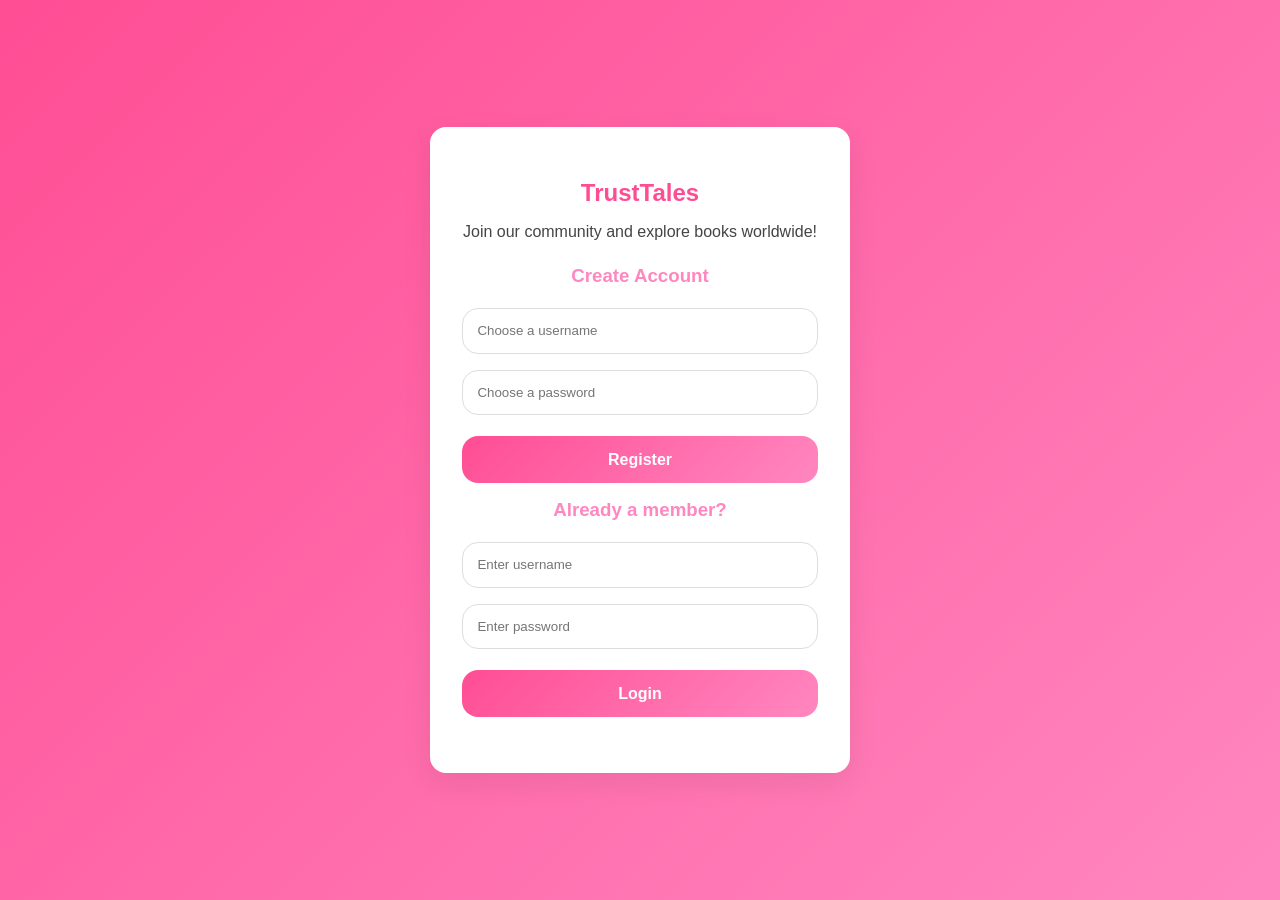
==== auth.html @ a2bcb6ff "Modified Files" ====
<!DOCTYPE html>
<html lang="en">
<head>
  <meta charset="UTF-8">
  <meta name="viewport" content="width=device-width, initial-scale=1.0">
  <title>TrustTales - Login</title>
  <link rel="stylesheet" href="style.css"> <!-- reuse your global CSS -->
  <style>
    body {
      background: linear-gradient(135deg, var(--primary), var(--accent));
      display: flex;
      align-items: center;
      justify-content: center;
      height: 100vh;
      margin: 0;
      font-family: 'Poppins', sans-serif;
    }

    .auth-container {
      width: 100%;
      max-width: 420px;
      background: #fff;
      padding: 2rem;
      border-radius: var(--rounded);
      box-shadow: var(--shadow);
      text-align: center;
      animation: fadeIn 0.8s ease-in-out;
    }

    .auth-container h2 {
      margin-bottom: 0.6rem;
      color: var(--primary);
      font-weight: 700;
    }

    .auth-container p {
      margin-bottom: 1.5rem;
      color: #444;
    }

    .auth-container h3 {
      margin-top: 1rem;
      margin-bottom: 0.8rem;
      color: var(--accent);
    }

    .auth-container input {
      width: 100%;
      padding: 0.9rem;
      margin: 0.5rem 0;
      border: 1px solid #ddd;
      border-radius: var(--rounded);
      outline: none;
      transition: border 0.3s;
    }

    .auth-container input:focus {
      border: 1px solid var(--primary);
      box-shadow: 0 0 6px rgba(249, 115, 22, 0.3);
    }

    .auth-container button {
      width: 100%;
      padding: 0.9rem;
      margin-top: 0.8rem;
      background: linear-gradient(135deg, var(--primary), var(--accent));
      color: #fff;
      border: none;
      border-radius: var(--rounded);
      font-size: 1rem;
      font-weight: 600;
      cursor: pointer;
      transition: transform 0.3s ease, background 0.3s ease;
    }

    .auth-container button:hover {
      transform: translateY(-2px);
      background: linear-gradient(135deg, var(--accent), var(--primary));
    }

    #message {
      margin-top: 1rem;
      font-weight: 600;
    }

    @keyframes fadeIn {
      from { opacity: 0; transform: translateY(30px); }
      to { opacity: 1; transform: translateY(0); }
    }
  </style>
</head>
<body>
  <div class="auth-container">
    <h2>TrustTales</h2>
    <p>Join our community and explore books worldwide!</p>

    <!-- Register Section -->
    <div id="register-section">
      <h3>Create Account</h3>
      <input type="text" id="reg-username" placeholder="Choose a username">
      <input type="password" id="reg-password" placeholder="Choose a password">
      <button onclick="register()">Register</button>
    </div>

    <!-- Login Section -->
    <div id="login-section">
      <h3>Already a member?</h3>
      <input type="text" id="login-username" placeholder="Enter username">
      <input type="password" id="login-password" placeholder="Enter password">
      <button onclick="login()">Login</button>
    </div>

    <p id="message"></p>
  </div>

  <script>
    function register() {
      const username = document.getElementById("reg-username").value.trim();
      const password = document.getElementById("reg-password").value.trim();

      if (!username || !password) {
        setMessage("⚠ Please enter username and password.", "red");
        return;
      }

      let users = JSON.parse(localStorage.getItem("users")) || {};
      if (users[username]) {
        setMessage("⚠ Username already exists.", "red");
        return;
      }

      users[username] = { password, verified: false };
      localStorage.setItem("users", JSON.stringify(users));

      setMessage("✅ Registration successful! Please login.", "green");
    }

    function login() {
      const username = document.getElementById("login-username").value.trim();
      const password = document.getElementById("login-password").value.trim();

      let users = JSON.parse(localStorage.getItem("users")) || {};
      if (users[username] && users[username].password === password) {
        localStorage.setItem("currentUser", username);
        window.location.href = "index.html"; // Redirect to homepage
      } else {
        setMessage("❌ Invalid credentials.", "red");
      }
    }

    function setMessage(msg, color) {
      const el = document.getElementById("message");
      el.innerText = msg;
      el.style.color = color;
    }
  </script>
</body>
</html>
---- style.css ----
:root{
  --primary:#ff4d94;
  --accent:#ff87c0;
  --muted:#f6f0f3;
  --text:#1f1f1f;
  --card:#ffffff;
  --glass: rgba(255,255,255,0.85);
  --shadow: 0 10px 30px rgba(24,24,24,0.08);
  --rounded: 16px;
  --max-width:1200px;
}

*{box-sizing:border-box}
body{
  font-family: "Inter", system-ui, -apple-system, "Segoe UI", Roboto, "Helvetica Neue", Arial;
  margin:0;
  background: linear-gradient(180deg,#fff 0%, #fffaf6 100%);
  color:var(--text);
  -webkit-font-smoothing:antialiased;
  -moz-osx-font-smoothing:grayscale;
  min-height:100vh;
}

/* header */
.site-header{
  display:flex;
  justify-content:space-between;
  align-items:center;
  padding:14px 24px;
  background:linear-gradient(90deg,var(--primary),var(--accent));
  color:#fff;
  position:sticky;
  top:0;
  z-index:50;
  box-shadow: var(--shadow);
}
.brand{display:flex;gap:12px;align-items:center}
.logo{width:56px;height:56px;border-radius:10px;object-fit:cover;box-shadow:0 6px 18px rgba(0,0,0,0.12)}
.brand h1{margin:0;font-family: "Playfair Display", serif;font-size:20px;letter-spacing:0.2px}
.brand small{display:block;color:rgba(255,255,255,0.9);font-size:12px;margin-top:2px}
.header-actions{display:flex;align-items:center;gap:20px}

/* nav buttons */
.top-nav button{
  background:transparent;border:none;color:#fff;padding:8px 12px;border-radius:10px;cursor:pointer;font-weight:600;
}
.top-nav button:hover{background:rgba(255,255,255,0.08)}

/* profile avatar */
.avatar{border-radius:999px;object-fit:cover;border:2px solid rgba(255,255,255,0.8)}
.avatar.small{width:36px;height:36px}
.avatar.large{width:120px;height:120px}
.profile{display:flex;align-items:center;gap:8px}
.profile-name{font-size:13px;color:#fff}
.badge{background:#fff;color:var(--primary);padding:4px 8px;border-radius:10px;font-weight:700;margin-left:6px}

/* layout */
main#mainPage{max-width:var(--max-width);margin:24px auto;padding:0 18px}
.content-section{background:var(--card);border-radius:20px;padding:18px;margin-bottom:22px;box-shadow:var(--shadow);overflow:hidden}

/* HERO */
.hero{position:relative;border-radius:14px;overflow:hidden;height:360px;display:flex;align-items:center}
.hero-img{position:absolute;inset:0;width:100%;height:100%;object-fit:cover;filter:brightness(0.6)}
.hero-overlay{position:absolute;inset:0;background:linear-gradient(90deg, rgba(0,0,0,0.15), rgba(255,255,255,0.05))}
.hero-text{position:relative;color:#fff;padding:32px;max-width:720px;margin-left:40px}
.hero-text h2{font-family:"Playfair Display",serif;font-size:36px;margin:0 0 12px}
.hero-text p{margin:0 0 18px;opacity:0.95}
.hero-ctas{display:flex;gap:12px}
button.primary{background:var(--primary);border:none;padding:10px 18px;border-radius:12px;color:#fff;font-weight:700;cursor:pointer;box-shadow:0 8px 18px rgba(255,77,148,0.18)}
button.ghost{background:transparent;border:1px solid rgba(255,255,255,0.2);padding:10px 14px;border-radius:12px;color:#fff;cursor:pointer}

/* section headers */
.section-header{display:flex;align-items:center;justify-content:space-between;gap:12px;margin-bottom:12px}
.section-header h2{color:var(--primary);margin:0}
.section-header p{margin:0;color:#666}

/* GRID: genres / books / saved */
.genres,.books,.saved{display:flex;flex-wrap:wrap;gap:18px;justify-content:flex-start;padding:6px}
.genres button{min-width:170px;padding:14px;border-radius:14px;border:2px solid rgba(0,0,0,0.06);background:linear-gradient(180deg,#fff,#fff);cursor:pointer;font-weight:700;color:var(--primary)}
.genres button:hover{transform:translateY(-6px);box-shadow:0 14px 30px rgba(0,0,0,0.08)}

.card{width:220px;background:linear-gradient(180deg,#fff,#fff);border-radius:16px;padding:14px;box-shadow:0 10px 30px rgba(20,20,20,0.06);display:flex;flex-direction:column;align-items:center;transition:transform .28s ease, box-shadow .28s ease}
.card:hover{transform:translateY(-10px);box-shadow:0 22px 46px rgba(20,20,20,0.12)}
.card img{width:100%;height:300px;border-radius:12px;object-fit:cover;margin-bottom:12px}
.card h4{margin:0;color:var(--primary);font-size:16px}
.card p{font-size:13px;color:#666;margin:6px 0 12px;text-align:center}
.card .card-actions{display:flex;flex-wrap:wrap;gap:8px;justify-content:center;width:100%}
.card .card-actions button{flex:1;min-width:80px}

.card-actions button{padding:8px 10px;border-radius:10px;border:none;background:var(--muted);cursor:pointer}
.card-actions button:hover{background:var(--accent);color:#fff}

/* ADD BOOK form */
.form-container{display:flex;flex-direction:column;gap:12px;align-items:center;padding:18px;background:linear-gradient(180deg,#ffffff,#fff);border-radius:12px}
.form-container input,.form-container textarea{width:94%;padding:12px;border-radius:10px;border:1px solid #eee;font-size:14px}
.file-input-wrapper{width:94%;display:flex;align-items:center;gap:10px}
.file-input-wrapper input[type="file"]{display:none}
.file-input-wrapper label{display:inline-block;padding:10px 14px;background:linear-gradient(90deg,var(--primary),var(--accent));color:#fff;border-radius:10px;cursor:pointer;font-weight:600}
.poster-preview{width:160px;border-radius:8px;margin-top:6px;box-shadow:0 10px 24px rgba(0,0,0,0.06)}

/* saved list */
.saved p{background:#fff;padding:10px;border-radius:12px;box-shadow:0 6px 18px rgba(0,0,0,0.04);display:flex;align-items:center;gap:12px}
.saved .thumb{width:56px;height:80px;object-fit:cover;border-radius:8px;}

/* settings */
.settings-grid{display:grid;grid-template-columns:260px 1fr;gap:20px;align-items:start}
.profile-card{background:var(--muted);padding:18px;border-radius:12px;display:flex;flex-direction:column;align-items:center;gap:12px}
.file-label{display:inline-block;padding:8px 12px;border-radius:10px;background:#fff;border:1px solid #eee;cursor:pointer}

/* footer */
.site-footer{text-align:center;padding:20px;color:#777}

/* responsive */
@media (max-width:900px){
  .hero{height:300px}
  .settings-grid{grid-template-columns:1fr}
  .site-header{flex-direction:column;gap:10px;align-items:flex-start;padding:12px}
  .top-nav{display:flex;flex-wrap:wrap;gap:8px}
  main#mainPage{margin:14px}
}

/* misc */
.hidden{display:none !important}
.back-btn{background:transparent;border:1px solid #ddd;padding:8px 12px;border-radius:10px;cursor:pointer}
/* --- Auth Layout Fix --- */
#authPage {
  display: flex;
  height: 100vh;
  background: url("https://images.unsplash.com/photo-1519681393784-d120267933ba?q=80&w=1600&auto=format&fit=crop") no-repeat center center/cover;
  position: relative;
}

#authPage::before {
  content: "";
  position: absolute;
  inset: 0;
  background: rgba(255, 255, 255, 0.7); /* soft overlay to keep forms readable */
  z-index: 0;
}

.auth-left,
.auth-right {
  position: relative;
  z-index: 1; /* keep above overlay */
}
.featured {
  margin-top: 40px;
}
.featured h3 {
  color: var(--primary);
  margin-bottom: 15px;
}
.featured-row {
  display: flex;
  gap: 20px;
  flex-wrap: wrap;
}
.mini-card {
  width: 140px;
  text-align: center;
}
.mini-card img {
  width: 100%;
  height: 200px;
  object-fit: cover;
  border-radius: 12px;
  box-shadow: 0 4px 10px var(--soft-shadow);
  margin-bottom: 8px;
}
.quote-block {
  margin: 50px auto 20px;
  text-align: center;
  font-style: italic;
  font-size: 1.2em;
  color: #444;
}
.quote-block span {
  display: block;
  margin-top: 8px;
  font-size: 0.95em;
  color: #666;
}
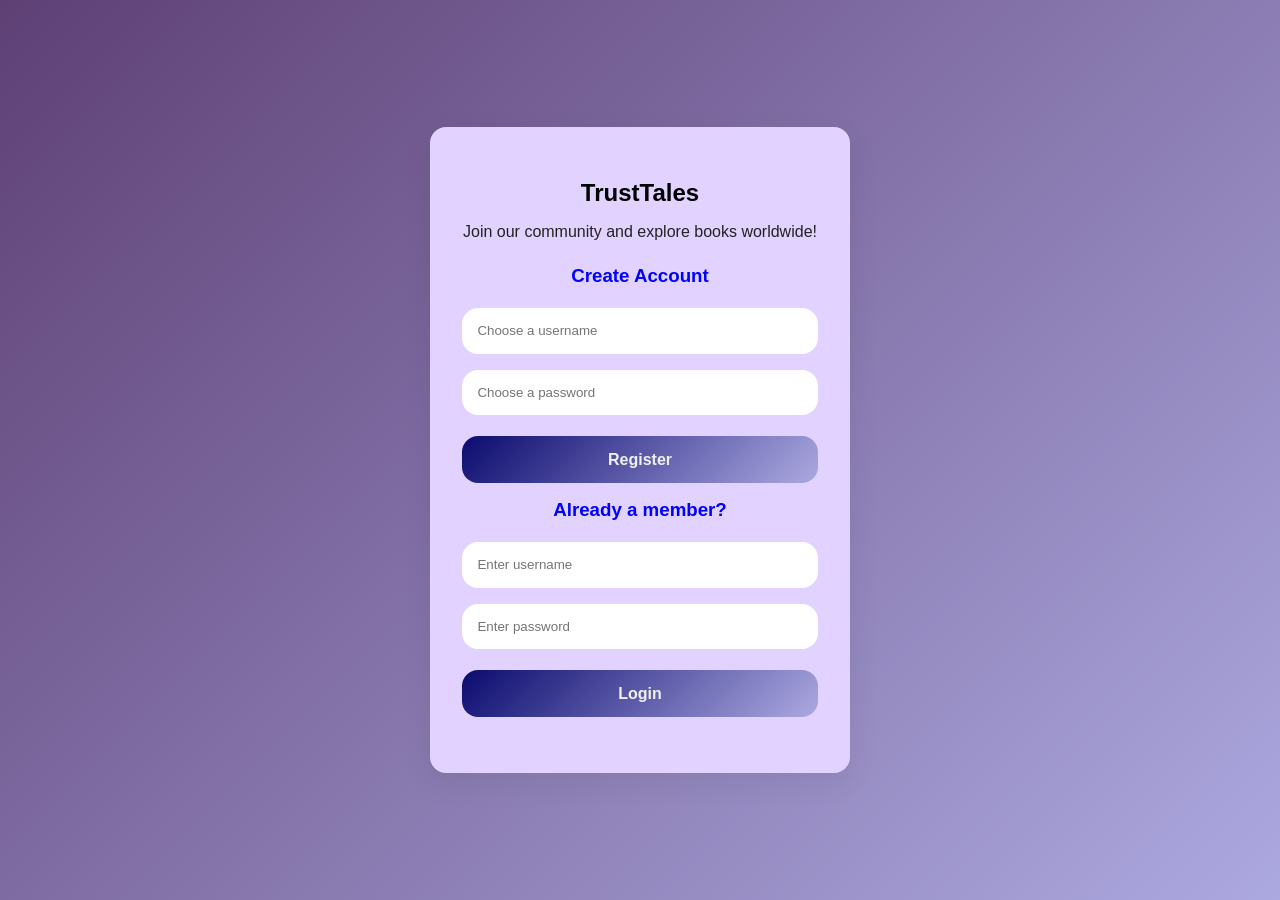
==== commit 0b9a9204: "New files added" ====
--- a/auth.html
+++ b/auth.html
@@ -7,7 +7,7 @@
   <link rel="stylesheet" href="style.css"> <!-- reuse your global CSS -->
   <style>
     body {
-      background: linear-gradient(135deg, var(--primary), var(--accent));
+      background: linear-gradient(135deg, #5e4075,var(--accent));
       display: flex;
       align-items: center;
       justify-content: center;
@@ -19,7 +19,7 @@
     .auth-container {
       width: 100%;
       max-width: 420px;
-      background: #fff;
+      background: #e1d2ff;
       padding: 2rem;
       border-radius: var(--rounded);
       box-shadow: var(--shadow);
@@ -29,26 +29,26 @@
 
     .auth-container h2 {
       margin-bottom: 0.6rem;
-      color: var(--primary);
+      color: black;
       font-weight: 700;
     }
 
     .auth-container p {
       margin-bottom: 1.5rem;
-      color: #444;
+      color: #232222;
     }
 
     .auth-container h3 {
       margin-top: 1rem;
       margin-bottom: 0.8rem;
-      color: var(--accent);
+      color:blue;
     }
 
     .auth-container input {
       width: 100%;
       padding: 0.9rem;
       margin: 0.5rem 0;
-      border: 1px solid #ddd;
+      border: 1px solid #dddddd00;
       border-radius: var(--rounded);
       outline: none;
       transition: border 0.3s;
@@ -63,8 +63,8 @@
       width: 100%;
       padding: 0.9rem;
       margin-top: 0.8rem;
-      background: linear-gradient(135deg, var(--primary), var(--accent));
-      color: #fff;
+      background: linear-gradient(135deg, rgb(11, 11, 111), var(--accent));
+      color: #f0f0f0;
       border: none;
       border-radius: var(--rounded);
       font-size: 1rem;
@@ -75,7 +75,7 @@
 
     .auth-container button:hover {
       transform: translateY(-2px);
-      background: linear-gradient(135deg, var(--accent), var(--primary));
+      background: linear-gradient(135deg, black, purple);
     }
 
     #message {
--- a/style.css
+++ b/style.css
@@ -1,9 +1,9 @@
 :root{
-  --primary:#ff4d94;
-  --accent:#ff87c0;
+  --primary:#e6b6ea;
+  --accent:#aca9e0;
   --muted:#f6f0f3;
   --text:#1f1f1f;
-  --card:#ffffff;
+  --card:#bfb1e445;
   --glass: rgba(255,255,255,0.85);
   --shadow: 0 10px 30px rgba(24,24,24,0.08);
   --rounded: 16px;
@@ -14,7 +14,7 @@
 body{
   font-family: "Inter", system-ui, -apple-system, "Segoe UI", Roboto, "Helvetica Neue", Arial;
   margin:0;
-  background: linear-gradient(180deg,#fff 0%, #fffaf6 100%);
+  background: linear-gradient(180deg,#5e6eba 0%, #744da0 100%);
   color:var(--text);
   -webkit-font-smoothing:antialiased;
   -moz-osx-font-smoothing:grayscale;
@@ -28,7 +28,7 @@
   align-items:center;
   padding:14px 24px;
   background:linear-gradient(90deg,var(--primary),var(--accent));
-  color:#fff;
+  color: black;
   position:sticky;
   top:0;
   z-index:50;
@@ -37,21 +37,21 @@
 .brand{display:flex;gap:12px;align-items:center}
 .logo{width:56px;height:56px;border-radius:10px;object-fit:cover;box-shadow:0 6px 18px rgba(0,0,0,0.12)}
 .brand h1{margin:0;font-family: "Playfair Display", serif;font-size:20px;letter-spacing:0.2px}
-.brand small{display:block;color:rgba(255,255,255,0.9);font-size:12px;margin-top:2px}
+.brand small{display:block;color: black(255,255,255,0.9);font-size:12px;margin-top:2px}
 .header-actions{display:flex;align-items:center;gap:20px}
 
 /* nav buttons */
 .top-nav button{
-  background:transparent;border:none;color:#fff;padding:8px 12px;border-radius:10px;cursor:pointer;font-weight:600;
+  background:transparent;border-radius: 10px;color: black;padding:8px 12px;border-radius:10px;cursor:pointer;font-weight:600;
 }
 .top-nav button:hover{background:rgba(255,255,255,0.08)}
 
 /* profile avatar */
-.avatar{border-radius:999px;object-fit:cover;border:2px solid rgba(255,255,255,0.8)}
+.avatar{border-radius:999px;object-fit:cover;border:2px solid rgba(19, 13, 13, 0.8)}
 .avatar.small{width:36px;height:36px}
 .avatar.large{width:120px;height:120px}
 .profile{display:flex;align-items:center;gap:8px}
-.profile-name{font-size:13px;color:#fff}
+.profile-name{font-size:13px;color:black}
 .badge{background:#fff;color:var(--primary);padding:4px 8px;border-radius:10px;font-weight:700;margin-left:6px}
 
 /* layout */
@@ -75,20 +75,41 @@
 .section-header p{margin:0;color:#666}
 
 /* GRID: genres / books / saved */
-.genres,.books,.saved{display:flex;flex-wrap:wrap;gap:18px;justify-content:flex-start;padding:6px}
-.genres button{min-width:170px;padding:14px;border-radius:14px;border:2px solid rgba(0,0,0,0.06);background:linear-gradient(180deg,#fff,#fff);cursor:pointer;font-weight:700;color:var(--primary)}
-.genres button:hover{transform:translateY(-6px);box-shadow:0 14px 30px rgba(0,0,0,0.08)}
-
-.card{width:220px;background:linear-gradient(180deg,#fff,#fff);border-radius:16px;padding:14px;box-shadow:0 10px 30px rgba(20,20,20,0.06);display:flex;flex-direction:column;align-items:center;transition:transform .28s ease, box-shadow .28s ease}
-.card:hover{transform:translateY(-10px);box-shadow:0 22px 46px rgba(20,20,20,0.12)}
-.card img{width:100%;height:300px;border-radius:12px;object-fit:cover;margin-bottom:12px}
-.card h4{margin:0;color:var(--primary);font-size:16px}
-.card p{font-size:13px;color:#666;margin:6px 0 12px;text-align:center}
-.card .card-actions{display:flex;flex-wrap:wrap;gap:8px;justify-content:center;width:100%}
-.card .card-actions button{flex:1;min-width:80px}
-
-.card-actions button{padding:8px 10px;border-radius:10px;border:none;background:var(--muted);cursor:pointer}
-.card-actions button:hover{background:var(--accent);color:#fff}
+.genres-grid { 
+  display: grid; 
+  grid-template-columns: repeat(auto-fit, minmax(160px, 1fr)); 
+  gap: 24px; 
+  padding: 20px; 
+} 
+ 
+.genre-card { 
+  background: #fff; 
+  padding: 24px; 
+  border-radius: var(--rounded); 
+  box-shadow: var(--shadow); 
+  text-align: center; 
+  cursor: pointer; 
+  transition: transform 0.3s, box-shadow 0.3s; 
+} 
+ 
+.genre-card:hover { 
+  transform: translateY(-6px); 
+  box-shadow: 0 18px 36px rgba(0, 0, 0, 0.12); 
+} 
+ 
+.genre-icon { 
+  font-size: 48px; 
+  padding: 20px; 
+  background: var(--muted); 
+  border-radius: 50%; 
+  margin-bottom: 12px; 
+} 
+ 
+.genre-card h3 { 
+  font-size: 20px; 
+  font-weight: 600; 
+  color: var(--primary); 
+}
 
 /* ADD BOOK form */
 .form-container{display:flex;flex-direction:column;gap:12px;align-items:center;padding:18px;background:linear-gradient(180deg,#ffffff,#fff);border-radius:12px}
@@ -103,12 +124,121 @@
 .saved .thumb{width:56px;height:80px;object-fit:cover;border-radius:8px;}
 
 /* settings */
-.settings-grid{display:grid;grid-template-columns:260px 1fr;gap:20px;align-items:start}
-.profile-card{background:var(--muted);padding:18px;border-radius:12px;display:flex;flex-direction:column;align-items:center;gap:12px}
-.file-label{display:inline-block;padding:8px 12px;border-radius:10px;background:#fff;border:1px solid #eee;cursor:pointer}
-
+/* Settings Page */
+.settings-card {
+  display: grid;
+  grid-template-columns: 280px 1fr;
+  gap: 32px;
+  padding: 24px;
+  background: rgba(255, 255, 255, 0.05);
+  border-radius: 16px;
+  box-shadow: 0 4px 12px rgba(0,0,0,0.15);
+}
+
+.profile-side {
+  text-align: center;
+}
+
+.avatar-wrapper {
+  width: 140px;
+  height: 140px;
+  margin: 0 auto 16px;
+  border-radius: 50%;
+  overflow: hidden;
+  border: 4px solid rgba(255,255,255,0.15);
+}
+
+.file-label {
+  display: block;
+  margin-top: 8px;
+  font-size: 14px;
+  cursor: pointer;
+  color: var(--accent, #ff8ab6);
+}
+
+.profile-form .form-group {
+  margin-bottom: 18px;
+}
+
+.profile-form label {
+  display: block;
+  margin-bottom: 6px;
+  font-size: 14px;
+  color: var(--muted, #aaa);
+}
+
+.profile-form input,
+.profile-form select {
+  width: 100%;
+  padding: 10px;
+  border-radius: 8px;
+  border: 1px solid rgba(0,0,0,0.1);
+  font-size: 15px;
+}
+
+.form-actions {
+  display: flex;
+  gap: 12px;
+  margin-top: 20px;
+}
+/* Gamification + Badges */
+.badges-box {
+  margin-top: 24px;
+  padding: 16px;
+  border-radius: 12px;
+  background: rgba(255,255,255,0.05);
+}
+
+.badges-box h3 {
+  margin-bottom: 12px;
+  font-size: 16px;
+  color: white;
+}
+
+.badge-list {
+  display: flex;
+  flex-wrap: wrap;
+  gap: 8px;
+  justify-content: center;
+}
+
+.badge {
+  display: flex;
+  align-items: center;
+  justify-content: center;
+  width: 50px;
+  height: 50px;
+  border-radius: 50%;
+  font-size: 20px;
+  background: rgba(255,255,255,0.08);
+  border: 2px solid rgba(255,255,255,0.15);
+  transition: transform 0.2s;
+}
+
+.badge.locked {
+  filter: grayscale(100%);
+  opacity: 0.5;
+}
+
+.badge:hover {
+  transform: scale(1.1);
+}
+
+/* XP Progress */
+.progress-bar {
+  height: 14px;
+  background: rgba(255,255,255,0.15);
+  border-radius: 7px;
+  overflow: hidden;
+}
+
+.progress-fill {
+  height: 100%;
+  background: linear-gradient(90deg, #ff8ab6, #b776ff);
+  transition: width 0.4s ease;
+}
 /* footer */
-.site-footer{text-align:center;padding:20px;color:#777}
+.site-footer{text-align:center;padding:20px;color:black}
 
 /* responsive */
 @media (max-width:900px){
@@ -180,3 +310,25 @@
   font-size: 0.95em;
   color: #666;
 }
+.poster {
+  width: 200px;
+  height: 300px;
+  object-fit: cover;
+  border-radius: 10px;
+  box-shadow: 0px 4px 8px rgba(0, 0, 0, 0.2);
+}
+.remove-btn {
+  background: #e74c3c;
+  color: white;
+  border: none;
+  padding: 6px 10px;
+  margin-top: 8px;
+  border-radius: 6px;
+  cursor: pointer;
+  font-size: 14px;
+  transition: 0.2s;
+}
+
+.remove-btn:hover {
+  background: #c0392b;
+}
